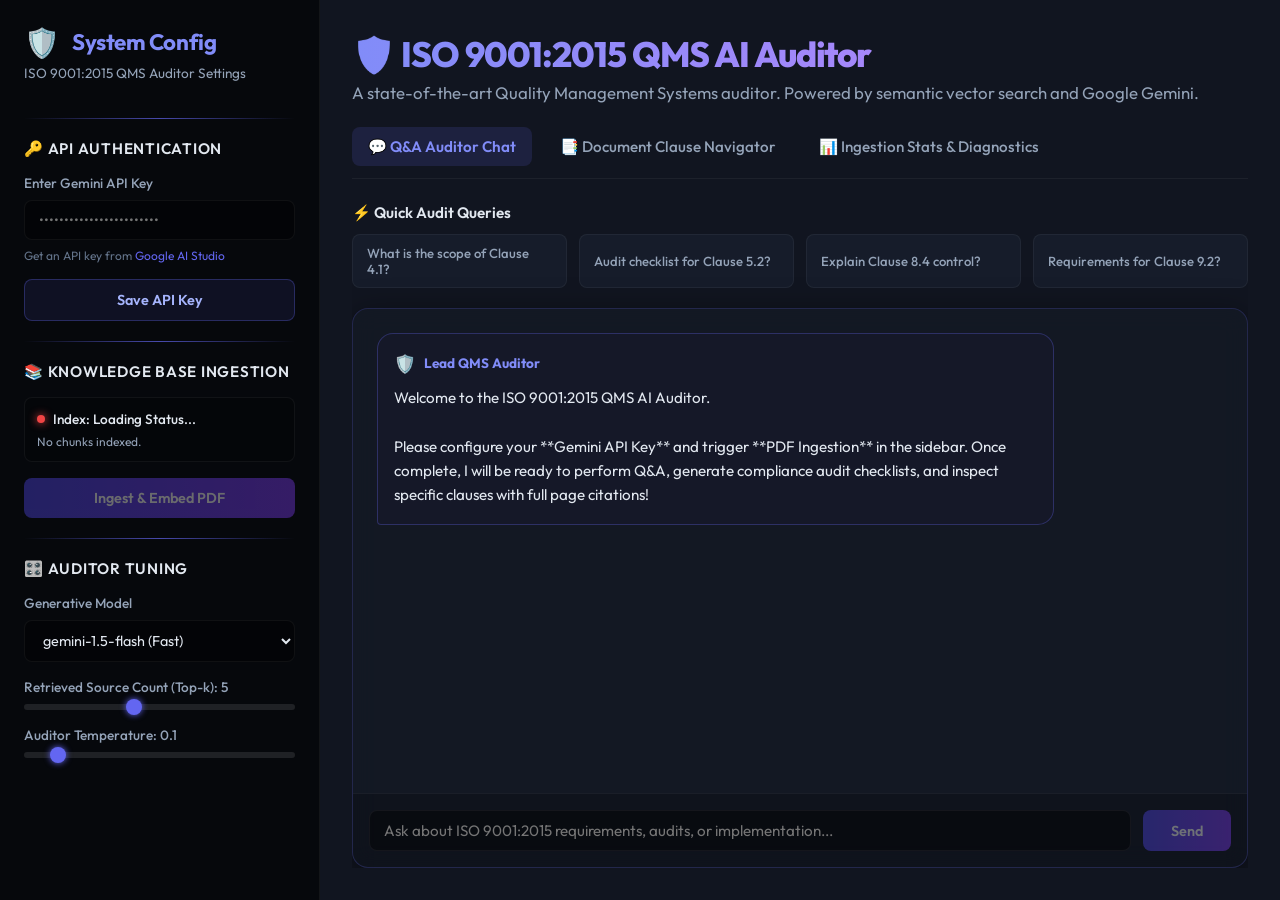
==== frontend/index.html @ 90057e13 "Refactor QMS RAG application to Client-Server architecture with FastAPI and HTML/JS Web UI" ====
<!DOCTYPE html>
<html lang="en">
<head>
    <meta charset="UTF-8">
    <meta name="viewport" content="width=device-width, initial-scale=1.0">
    <title>ISO 9001:2015 QMS AI Auditor</title>
    <link rel="stylesheet" href="style.css">
    <link rel="icon" type="image/png" href="data:image/svg+xml,<svg xmlns=%22http://www.w3.org/2000/svg%22 viewBox=%220 0 100 100%22><text y=%22.9em%22 font-size=%2290%22>🛡️</text></svg>">
</head>
<body>
    <div class="app-layout">
        <!-- LEFT SIDEBAR: System Settings -->
        <aside class="sidebar">
            <div class="sidebar-header">
                <span class="logo-icon">🛡️</span>
                <h2>System Config</h2>
            </div>
            <p class="sidebar-subtitle">ISO 9001:2015 QMS Auditor Settings</p>
            <div class="glow-divider"></div>

            <!-- API Configuration Section -->
            <div class="config-section">
                <h3>🔑 API Authentication</h3>
                <div class="form-group">
                    <label for="api-key-input">Enter Gemini API Key</label>
                    <input type="password" id="api-key-input" placeholder="••••••••••••••••••••••••" autocomplete="new-password">
                    <p class="help-text">Get an API key from <a href="https://aistudio.google.com/" target="_blank">Google AI Studio</a></p>
                </div>
                <button id="save-key-btn" class="btn secondary-btn">Save API Key</button>
            </div>
            <div class="glow-divider"></div>

            <!-- Ingestion Management Section -->
            <div class="config-section">
                <h3>📚 Knowledge Base Ingestion</h3>
                <div class="status-container">
                    <div class="status-indicator">
                        <span id="index-status-dot" class="dot dot-red"></span>
                        <span id="index-status-text" class="status-text">Index: Loading Status...</span>
                    </div>
                    <p id="chunks-stat-text" class="small-text">No chunks indexed.</p>
                </div>
                <button id="ingest-btn" class="btn primary-btn" disabled>Ingest & Embed PDF</button>
            </div>
            <div class="glow-divider"></div>

            <!-- Tuning Controls Section -->
            <div class="config-section">
                <h3>🎛️ Auditor Tuning</h3>
                <div class="form-group">
                    <label for="model-select">Generative Model</label>
                    <select id="model-select">
                        <option value="gemini-1.5-flash">gemini-1.5-flash (Fast)</option>
                        <option value="gemini-1.5-pro">gemini-1.5-pro (Analytical)</option>
                        <option value="gemini-2.5-flash">gemini-2.5-flash (Balanced)</option>
                    </select>
                </div>
                <div class="form-group">
                    <label for="top-k-slider">Retrieved Source Count (Top-k): <span id="top-k-val">5</span></label>
                    <input type="range" id="top-k-slider" min="3" max="8" value="5">
                </div>
                <div class="form-group">
                    <label for="temp-slider">Auditor Temperature: <span id="temp-val">0.1</span></label>
                    <input type="range" id="temp-slider" min="0" max="1" step="0.05" value="0.1">
                </div>
            </div>
        </aside>

        <!-- MAIN WINDOW: Content Panels -->
        <main class="main-content">
            <header class="main-header">
                <h1 class="glow-title">🛡️ ISO 9001:2015 QMS AI Auditor</h1>
                <p class="subtitle">A state-of-the-art Quality Management Systems auditor. Powered by semantic vector search and Google Gemini.</p>
            </header>

            <!-- Navigation Tabs -->
            <nav class="navigation-tabs">
                <button class="tab-link active" data-tab="tab-chat">💬 Q&A Auditor Chat</button>
                <button class="tab-link" data-tab="tab-navigator">📑 Document Clause Navigator</button>
                <button class="tab-link" data-tab="tab-diagnostics">📊 Ingestion Stats & Diagnostics</button>
            </nav>

            <!-- TAB 1: Chat Q&A Interface -->
            <section id="tab-chat" class="tab-panel active">
                <div class="quick-queries-section">
                    <h3>⚡ Quick Audit Queries</h3>
                    <div class="queries-grid">
                        <button class="quick-query-btn" data-query="What is the scope of Clause 4.1 regarding understanding the organization and its context?">What is the scope of Clause 4.1?</button>
                        <button class="quick-query-btn" data-query="Generate an auditor checklist for Clause 5.2 (establishing and communicating the quality policy).">Audit checklist for Clause 5.2?</button>
                        <button class="quick-query-btn" data-query="Explain Clause 8.4 requirements for control of externally provided processes, products and services.">Explain Clause 8.4 control?</button>
                        <button class="quick-query-btn" data-query="What are the requirements for internal audits according to Clause 9.2?">Requirements for Clause 9.2?</button>
                    </div>
                </div>

                <div class="chat-container">
                    <div id="chat-messages" class="chat-messages">
                        <!-- Welcome message -->
                        <div class="chat-message assistant">
                            <div class="message-header">
                                <span class="avatar-icon">🛡️</span>
                                <strong>Lead QMS Auditor</strong>
                            </div>
                            <div class="message-text">
                                Welcome to the ISO 9001:2015 QMS AI Auditor. 
                                <br><br>
                                Please configure your **Gemini API Key** and trigger **PDF Ingestion** in the sidebar. Once complete, I will be ready to perform Q&A, generate compliance audit checklists, and inspect specific clauses with full page citations!
                            </div>
                        </div>
                    </div>

                    <!-- Chat input controls -->
                    <form id="chat-form" class="chat-form">
                        <input type="text" id="chat-input" placeholder="Ask about ISO 9001:2015 requirements, audits, or implementation..." required disabled>
                        <button type="submit" id="send-btn" class="btn primary-btn" disabled>Send</button>
                    </form>
                </div>
            </section>

            <!-- TAB 2: Clause Navigator -->
            <section id="tab-navigator" class="tab-panel">
                <div class="navigator-header">
                    <h3>📑 Interactive ISO 9001:2015 Clause Index</h3>
                    <p>Select a clause to explore its core requirements. You can also directly query the AI Auditor on specific sub-clauses.</p>
                </div>
                <div id="clauses-accordion-container" class="accordion-container">
                    <!-- Loaded dynamically via JavaScript -->
                    <div class="loading-spinner-container">
                        <div class="spinner"></div>
                        <p>Loading clause database from backend...</p>
                    </div>
                </div>
            </section>

            <!-- TAB 3: Diagnostics Panel -->
            <section id="tab-diagnostics" class="tab-panel">
                <div class="diagnostics-header">
                    <h3>📊 Knowledge Base Diagnostics</h3>
                    <p>Detailed breakdown of the processed document. This is highly useful for QMS managers to verify vector indexing coverage.</p>
                </div>

                <div id="diagnostics-ready-content" class="diagnostics-content hidden">
                    <!-- Metrics grid -->
                    <div class="metrics-grid">
                        <div class="metric-card">
                            <div id="metric-pages" class="metric-value">-</div>
                            <div class="metric-label">Total Pages Parsed</div>
                        </div>
                        <div class="metric-card">
                            <div id="metric-chunks" class="metric-value">-</div>
                            <div class="metric-label">Text Chunks Generated</div>
                        </div>
                        <div class="metric-card">
                            <div id="metric-avg-len" class="metric-value">-</div>
                            <div class="metric-label">Avg Characters / Chunk</div>
                        </div>
                        <div class="metric-card">
                            <div id="metric-total-chars" class="metric-value">-</div>
                            <div class="metric-label">Total Characters Indexed</div>
                        </div>
                    </div>

                    <!-- Interactive Chunk Inspector -->
                    <div class="inspector-section qms-container">
                        <h3>📝 Vector Store Chunks Sample</h3>
                        <div class="inspector-controls">
                            <div class="form-group inline-group">
                                <label for="chunk-inspector-slider">Select chunk index to inspect details: <span id="chunk-index-val">0</span></label>
                                <input type="range" id="chunk-inspector-slider" min="0" max="0" value="0">
                            </div>
                        </div>
                        <div class="inspector-details-row">
                            <div><strong>Chunk ID:</strong> <code id="inspect-chunk-id">-</code></div>
                            <div><strong>Source Page:</strong> <code id="inspect-chunk-page">-</code></div>
                            <div><strong>Clause Tags:</strong> <code id="inspect-chunk-clauses">-</code></div>
                        </div>
                        <div class="inspector-text-box">
                            <pre id="inspect-chunk-text">No chunks loaded.</pre>
                        </div>
                    </div>
                </div>

                <div id="diagnostics-empty-content" class="diagnostics-empty-state qms-container">
                    <h4>No Index Loaded</h4>
                    <p>Please perform the PDF standard ingestion in the sidebar to view diagnostics metrics.</p>
                </div>
            </section>
        </main>
    </div>

    <!-- Processing Full-Screen Overlay (Overlay on loading/ingesting) -->
    <div id="loading-overlay" class="overlay hidden">
        <div class="overlay-content">
            <div class="spinner large-spinner"></div>
            <h3 id="overlay-title">Processing Ingestion...</h3>
            <p id="overlay-text">The API is parsing your ISO PDF, generating 1536-dimensional vectors, and indexing your knowledge base. Please wait.</p>
        </div>
    </div>
</body>
</html>
---- frontend/style.css ----
/* ISO 9001:2015 QMS AI Auditor Stylesheet */

@import url('https://fonts.googleapis.com/css2?family=Outfit:wght@300;400;500;600;700;800&family=Courier+Prime&display=swap');

/* CSS VARIABLES & CONSTANTS */
:root {
    --bg-primary: #0a0c10;
    --bg-secondary: #111520;
    --bg-sidebar: #06080c;
    --bg-glass: rgba(21, 26, 38, 0.7);
    --border-glass: rgba(99, 102, 241, 0.2);
    --border-light: rgba(255, 255, 255, 0.05);
    
    --accent-color: #6366f1;
    --accent-gradient: linear-gradient(90deg, #818cf8 0%, #c084fc 100%);
    --accent-glow: rgba(99, 102, 241, 0.4);
    
    --text-primary: #e2e8f0;
    --text-secondary: #94a3b8;
    --text-muted: #64748b;
    
    --color-green: #10b981;
    --color-green-bg: rgba(16, 185, 129, 0.15);
    --color-red: #ef4444;
    --color-red-bg: rgba(239, 68, 68, 0.15);
    
    --transition-smooth: all 0.3s cubic-bezier(0.4, 0, 0.2, 1);
    --shadow-premium: 0 8px 32px 0 rgba(0, 0, 0, 0.5);
    --radius-lg: 16px;
    --radius-md: 8px;
}

/* GENERAL STYLING */
* {
    box-sizing: border-box;
    margin: 0;
    padding: 0;
}

html, body {
    height: 100%;
    background-color: var(--bg-primary);
    color: var(--text-primary);
    font-family: 'Outfit', sans-serif;
    overflow: hidden;
}

/* Scrollbar customizations */
::-webkit-scrollbar {
    width: 6px;
    height: 6px;
}
::-webkit-scrollbar-track {
    background: rgba(0, 0, 0, 0.2);
}
::-webkit-scrollbar-thumb {
    background: rgba(99, 102, 241, 0.3);
    border-radius: 9999px;
}
::-webkit-scrollbar-thumb:hover {
    background: var(--accent-color);
}

/* APP GENERAL LAYOUT */
.app-layout {
    display: flex;
    height: 100vh;
    width: 100vw;
    overflow: hidden;
}

/* LEFT SIDEBAR SECTION */
.sidebar {
    width: 320px;
    background-color: var(--bg-sidebar);
    border-right: 1px solid var(--border-light);
    padding: 24px;
    display: flex;
    flex-direction: column;
    overflow-y: auto;
    flex-shrink: 0;
}

.sidebar-header {
    display: flex;
    align-items: center;
    gap: 12px;
}

.logo-icon {
    font-size: 1.8rem;
}

.sidebar h2 {
    font-size: 1.4rem;
    font-weight: 700;
    color: #818cf8;
    letter-spacing: -0.02em;
}

.sidebar-subtitle {
    font-size: 0.85rem;
    color: var(--text-secondary);
    margin-top: 4px;
    margin-bottom: 16px;
}

.glow-divider {
    height: 1px;
    background: linear-gradient(90deg, transparent 0%, var(--accent-color) 50%, transparent 100%);
    margin: 20px 0;
    opacity: 0.7;
}

.config-section {
    display: flex;
    flex-direction: column;
    gap: 16px;
}

.config-section h3 {
    font-size: 0.95rem;
    font-weight: 600;
    color: var(--text-primary);
    text-transform: uppercase;
    letter-spacing: 0.05em;
}

/* FORM ELEMENTS */
.form-group {
    display: flex;
    flex-direction: column;
    gap: 8px;
}

.form-group label {
    font-size: 0.85rem;
    color: var(--text-secondary);
    font-weight: 500;
}

input[type="text"],
input[type="password"],
select {
    width: 100%;
    background-color: rgba(0, 0, 0, 0.4);
    border: 1px solid var(--border-light);
    border-radius: var(--radius-md);
    padding: 10px 14px;
    color: var(--text-primary);
    font-family: inherit;
    font-size: 0.9rem;
    transition: var(--transition-smooth);
}

input[type="text"]:focus,
input[type="password"]:focus,
select:focus {
    outline: none;
    border-color: var(--accent-color);
    box-shadow: 0 0 10px var(--accent-glow);
}

.help-text {
    font-size: 0.75rem;
    color: var(--text-muted);
}

.help-text a {
    color: var(--accent-color);
    text-decoration: none;
}

.help-text a:hover {
    text-decoration: underline;
}

/* BUTTONS */
.btn {
    width: 100%;
    padding: 11px 20px;
    border-radius: var(--radius-md);
    border: none;
    font-weight: 600;
    font-size: 0.9rem;
    font-family: inherit;
    cursor: pointer;
    transition: var(--transition-smooth);
    display: inline-flex;
    justify-content: center;
    align-items: center;
}

.btn:disabled {
    opacity: 0.4;
    cursor: not-allowed;
    transform: none !important;
    box-shadow: none !important;
}

.primary-btn {
    background: linear-gradient(90deg, #4f46e5 0%, #7c3aed 100%);
    color: white;
    box-shadow: 0 4px 15px rgba(79, 70, 229, 0.3);
}

.primary-btn:hover:not(:disabled) {
    transform: translateY(-2px);
    box-shadow: 0 6px 20px rgba(79, 70, 229, 0.5);
}

.secondary-btn {
    background-color: rgba(99, 102, 241, 0.1);
    color: #a5b4fc;
    border: 1px solid rgba(99, 102, 241, 0.3);
}

.secondary-btn:hover:not(:disabled) {
    background-color: rgba(99, 102, 241, 0.2);
    border-color: rgba(99, 102, 241, 0.6);
}

/* STATUS CONTAINER */
.status-container {
    display: flex;
    flex-direction: column;
    gap: 6px;
    background-color: rgba(0, 0, 0, 0.2);
    border: 1px solid var(--border-light);
    padding: 12px;
    border-radius: var(--radius-md);
}

.status-indicator {
    display: flex;
    align-items: center;
    gap: 8px;
}

.dot {
    width: 8px;
    height: 8px;
    border-radius: 50%;
    display: inline-block;
}

.dot-red {
    background-color: var(--color-red);
    box-shadow: 0 0 8px var(--color-red);
}

.dot-green {
    background-color: var(--color-green);
    box-shadow: 0 0 8px var(--color-green);
}

.status-text {
    font-size: 0.85rem;
    font-weight: 500;
}

.small-text {
    font-size: 0.75rem;
    color: var(--text-secondary);
}

/* SLIDERS */
input[type="range"] {
    -webkit-appearance: none;
    width: 100%;
    height: 6px;
    background: rgba(255, 255, 255, 0.1);
    border-radius: var(--radius-md);
    outline: none;
}

input[type="range"]::-webkit-slider-thumb {
    -webkit-appearance: none;
    width: 16px;
    height: 16px;
    border-radius: 50%;
    background: var(--accent-color);
    cursor: pointer;
    box-shadow: 0 0 6px var(--accent-color);
    transition: var(--transition-smooth);
}

input[type="range"]::-webkit-slider-thumb:hover {
    transform: scale(1.2);
}

/* MAIN CONTENT AREA */
.main-content {
    flex-grow: 1;
    padding: 32px;
    display: flex;
    flex-direction: column;
    overflow-y: auto;
    background-color: var(--bg-secondary);
}

.main-header {
    margin-bottom: 24px;
}

.glow-title {
    font-size: 2.2rem;
    font-weight: 800;
    letter-spacing: -0.03em;
    background: var(--accent-gradient);
    -webkit-background-clip: text;
    -webkit-text-fill-color: transparent;
    margin-bottom: 6px;
}

.subtitle {
    font-size: 1.05rem;
    color: var(--text-secondary);
}

/* NAVIGATION TABS */
.navigation-tabs {
    display: flex;
    gap: 12px;
    border-bottom: 1px solid var(--border-light);
    padding-bottom: 12px;
    margin-bottom: 24px;
}

.tab-link {
    background: none;
    border: none;
    color: var(--text-secondary);
    font-family: inherit;
    font-size: 0.95rem;
    font-weight: 500;
    padding: 10px 16px;
    cursor: pointer;
    border-radius: var(--radius-md);
    transition: var(--transition-smooth);
}

.tab-link:hover {
    color: var(--text-primary);
    background-color: rgba(255, 255, 255, 0.05);
}

.tab-link.active {
    color: #818cf8;
    background-color: rgba(99, 102, 241, 0.15);
    font-weight: 600;
}

/* TAB PANELS */
.tab-panel {
    display: none;
    flex-grow: 1;
    flex-direction: column;
    overflow: hidden;
}

.tab-panel.active {
    display: flex;
}

/* TAB 1: Q&A CHAT INTERFACE */
.quick-queries-section {
    margin-bottom: 20px;
}

.quick-queries-section h3 {
    font-size: 0.95rem;
    font-weight: 600;
    color: var(--text-primary);
    margin-bottom: 12px;
}

.queries-grid {
    display: grid;
    grid-template-columns: repeat(4, 1fr);
    gap: 12px;
}

.quick-query-btn {
    background-color: rgba(30, 41, 59, 0.4);
    border: 1px solid var(--border-light);
    border-radius: var(--radius-md);
    padding: 10px 14px;
    color: var(--text-secondary);
    font-family: inherit;
    font-size: 0.82rem;
    font-weight: 500;
    cursor: pointer;
    text-align: left;
    transition: var(--transition-smooth);
}

.quick-query-btn:hover {
    border-color: var(--accent-color);
    color: var(--text-primary);
    background-color: rgba(99, 102, 241, 0.05);
    transform: translateY(-1px);
}

.chat-container {
    flex-grow: 1;
    display: flex;
    flex-direction: column;
    border: 1px solid var(--border-glass);
    border-radius: var(--radius-lg);
    background: var(--bg-glass);
    box-shadow: var(--shadow-premium);
    overflow: hidden;
    backdrop-filter: blur(12px);
    -webkit-backdrop-filter: blur(12px);
}

.chat-messages {
    flex-grow: 1;
    padding: 24px;
    overflow-y: auto;
    display: flex;
    flex-direction: column;
    gap: 20px;
}

/* CHAT BUBBLES */
.chat-message {
    max-width: 80%;
    padding: 16px;
    border-radius: var(--radius-lg);
    line-height: 1.6;
    animation: fadeInUp 0.4s ease-out;
}

@keyframes fadeInUp {
    from { opacity: 0; transform: translateY(10px); }
    to { opacity: 1; transform: translateY(0); }
}

.chat-message.assistant {
    align-self: flex-start;
    background-color: #151828;
    border: 1px solid rgba(99, 102, 241, 0.3);
    border-bottom-left-radius: 4px;
}

.chat-message.user {
    align-self: flex-end;
    background-color: #1e293b;
    border-bottom-right-radius: 4px;
    border: 1px solid rgba(255, 255, 255, 0.05);
}

.message-header {
    display: flex;
    align-items: center;
    gap: 8px;
    margin-bottom: 8px;
    font-size: 0.85rem;
}

.message-header strong {
    color: #818cf8;
}

.avatar-icon {
    font-size: 1.1rem;
}

.message-text {
    font-size: 0.95rem;
}

/* List details inside audit answers */
.message-text ul, .message-text ol {
    margin-left: 20px;
    margin-top: 8px;
    margin-bottom: 8px;
}

.message-text li {
    margin-bottom: 4px;
}

/* CHAT FORM INPUT AREA */
.chat-form {
    display: flex;
    border-top: 1px solid var(--border-light);
    background-color: rgba(0, 0, 0, 0.2);
    padding: 16px;
    gap: 12px;
}

.chat-form input[type="text"] {
    flex-grow: 1;
    font-size: 0.95rem;
}

.chat-form .btn {
    width: auto;
    padding-left: 28px;
    padding-right: 28px;
}

/* VERIFIED SOURCES */
.sources-expander {
    margin-top: 14px;
    border: 1px solid rgba(255, 255, 255, 0.05);
    border-radius: var(--radius-md);
    overflow: hidden;
}

.sources-header-btn {
    width: 100%;
    background-color: rgba(0, 0, 0, 0.2);
    border: none;
    color: var(--text-secondary);
    padding: 8px 12px;
    font-family: inherit;
    font-size: 0.85rem;
    font-weight: 600;
    text-align: left;
    cursor: pointer;
    display: flex;
    justify-content: space-between;
    align-items: center;
}

.sources-header-btn:hover {
    color: var(--text-primary);
    background-color: rgba(255, 255, 255, 0.02);
}

.sources-content {
    background-color: rgba(0, 0, 0, 0.3);
    padding: 14px;
    display: flex;
    flex-direction: column;
    gap: 12px;
}

.source-item {
    border-bottom: 1px solid rgba(255, 255, 255, 0.05);
    padding-bottom: 10px;
}

.source-item:last-child {
    border-bottom: none;
    padding-bottom: 0;
}

.source-meta-row {
    display: flex;
    align-items: center;
    gap: 8px;
    margin-bottom: 6px;
}

.source-badge {
    background-color: rgba(99, 102, 241, 0.15);
    color: #a5b4fc;
    border: 1px solid rgba(99, 102, 241, 0.3);
    padding: 2px 8px;
    border-radius: 9999px;
    font-size: 0.75rem;
    font-weight: 500;
}

.score-badge {
    background-color: rgba(16, 185, 129, 0.15);
    color: #34d399;
    border: 1px solid rgba(16, 185, 129, 0.3);
    padding: 2px 8px;
    border-radius: 9999px;
    font-size: 0.75rem;
    font-weight: 500;
}

.source-clauses {
    font-size: 0.8rem;
    color: var(--text-muted);
}

.source-text {
    font-size: 0.85rem;
    font-style: italic;
    color: var(--text-secondary);
}

/* TAB 2: CLAUSE NAVIGATOR */
.navigator-header, .diagnostics-header {
    margin-bottom: 20px;
}

.navigator-header h3, .diagnostics-header h3 {
    font-size: 1.2rem;
    font-weight: 600;
    color: #818cf8;
    margin-bottom: 4px;
}

.navigator-header p, .diagnostics-header p {
    font-size: 0.95rem;
    color: var(--text-secondary);
}

.qms-container {
    background: var(--bg-glass);
    border: 1px solid var(--border-glass);
    border-radius: var(--radius-lg);
    padding: 24px;
    margin-bottom: 24px;
    box-shadow: var(--shadow-premium);
    backdrop-filter: blur(12px);
    -webkit-backdrop-filter: blur(12px);
}

.clause-card-title {
    color: #a5b4fc;
    font-weight: 600;
    margin-bottom: 12px;
}

.clause-subclauses-list {
    margin-left: 20px;
    border-left: 2px solid rgba(255, 255, 255, 0.08);
    padding-left: 15px;
    margin-bottom: 16px;
    color: var(--text-secondary);
    font-size: 0.9rem;
    list-style: none;
}

.clause-subclauses-list li {
    margin-bottom: 6px;
    position: relative;
}

.clause-subclauses-list li::before {
    content: "•";
    color: var(--accent-color);
    position: absolute;
    left: -12px;
}

.clause-action-row {
    display: flex;
    justify-content: flex-start;
}

.clause-action-row .btn {
    width: auto;
    font-size: 0.8rem;
    padding: 6px 14px;
}

/* TAB 3: DIAGNOSTICS */
.hidden {
    display: none !important;
}

.metrics-grid {
    display: grid;
    grid-template-columns: repeat(4, 1fr);
    gap: 20px;
    margin-bottom: 24px;
}

.metric-card {
    background: rgba(30, 41, 59, 0.3);
    border-left: 4px solid var(--accent-color);
    border-radius: var(--radius-md);
    padding: 20px;
    box-shadow: 0 4px 6px rgba(0, 0, 0, 0.1);
}

.metric-value {
    font-size: 2.2rem;
    font-weight: 700;
    color: #818cf8;
    line-height: 1;
}

.metric-label {
    font-size: 0.8rem;
    color: var(--text-secondary);
    text-transform: uppercase;
    letter-spacing: 0.05em;
    margin-top: 8px;
}

.inspector-section {
    display: flex;
    flex-direction: column;
    gap: 16px;
}

.inspector-controls {
    display: flex;
    align-items: center;
    background-color: rgba(0, 0, 0, 0.2);
    border: 1px solid var(--border-light);
    border-radius: var(--radius-md);
    padding: 16px;
}

.inline-group {
    flex-grow: 1;
}

.inspector-details-row {
    display: grid;
    grid-template-columns: repeat(3, 1fr);
    gap: 12px;
    background-color: rgba(0, 0, 0, 0.1);
    border: 1px solid var(--border-light);
    padding: 12px;
    border-radius: var(--radius-md);
    font-size: 0.9rem;
}

.inspector-details-row code {
    font-family: 'Courier Prime', monospace;
    color: #c084fc;
}

.inspector-text-box {
    background-color: rgba(15, 23, 42, 0.5);
    border: 1px solid var(--border-light);
    padding: 20px;
    border-radius: var(--radius-md);
    overflow-y: auto;
    max-height: 250px;
}

.inspector-text-box pre {
    white-space: pre-wrap;
    word-wrap: break-word;
    font-family: inherit;
    font-size: 0.95rem;
    color: var(--text-primary);
    line-height: 1.6;
}

.diagnostics-empty-state {
    text-align: center;
    padding: 60px 20px;
    color: var(--text-secondary);
}

.diagnostics-empty-state h4 {
    font-size: 1.2rem;
    color: var(--color-red);
    margin-bottom: 8px;
}

/* OVERLAYS & SPINNERS */
.overlay {
    position: fixed;
    top: 0;
    left: 0;
    width: 100vw;
    height: 100vh;
    background-color: rgba(10, 12, 16, 0.85);
    backdrop-filter: blur(8px);
    display: flex;
    justify-content: center;
    align-items: center;
    z-index: 9999;
    animation: fadeIn 0.3s ease-out;
}

@keyframes fadeIn {
    from { opacity: 0; }
    to { opacity: 1; }
}

.overlay-content {
    background-color: var(--bg-secondary);
    border: 1px solid var(--border-glass);
    padding: 40px;
    border-radius: var(--radius-lg);
    box-shadow: var(--shadow-premium);
    text-align: center;
    max-width: 450px;
    display: flex;
    flex-direction: column;
    align-items: center;
    gap: 16px;
}

.overlay-content h3 {
    font-size: 1.3rem;
    color: #818cf8;
}

.overlay-content p {
    color: var(--text-secondary);
    font-size: 0.95rem;
    line-height: 1.5;
}

/* SPINNER ELEMENT */
.spinner {
    width: 24px;
    height: 24px;
    border: 3px solid rgba(99, 102, 241, 0.2);
    border-top-color: var(--accent-color);
    border-radius: 50%;
    animation: spin 1s linear infinite;
}

.large-spinner {
    width: 48px;
    height: 48px;
    border-width: 4px;
    margin-bottom: 8px;
}

@keyframes spin {
    to { transform: rotate(360deg); }
}

.loading-spinner-container {
    display: flex;
    flex-direction: column;
    align-items: center;
    gap: 12px;
    padding: 40px;
    color: var(--text-secondary);
    font-size: 0.95rem;
}
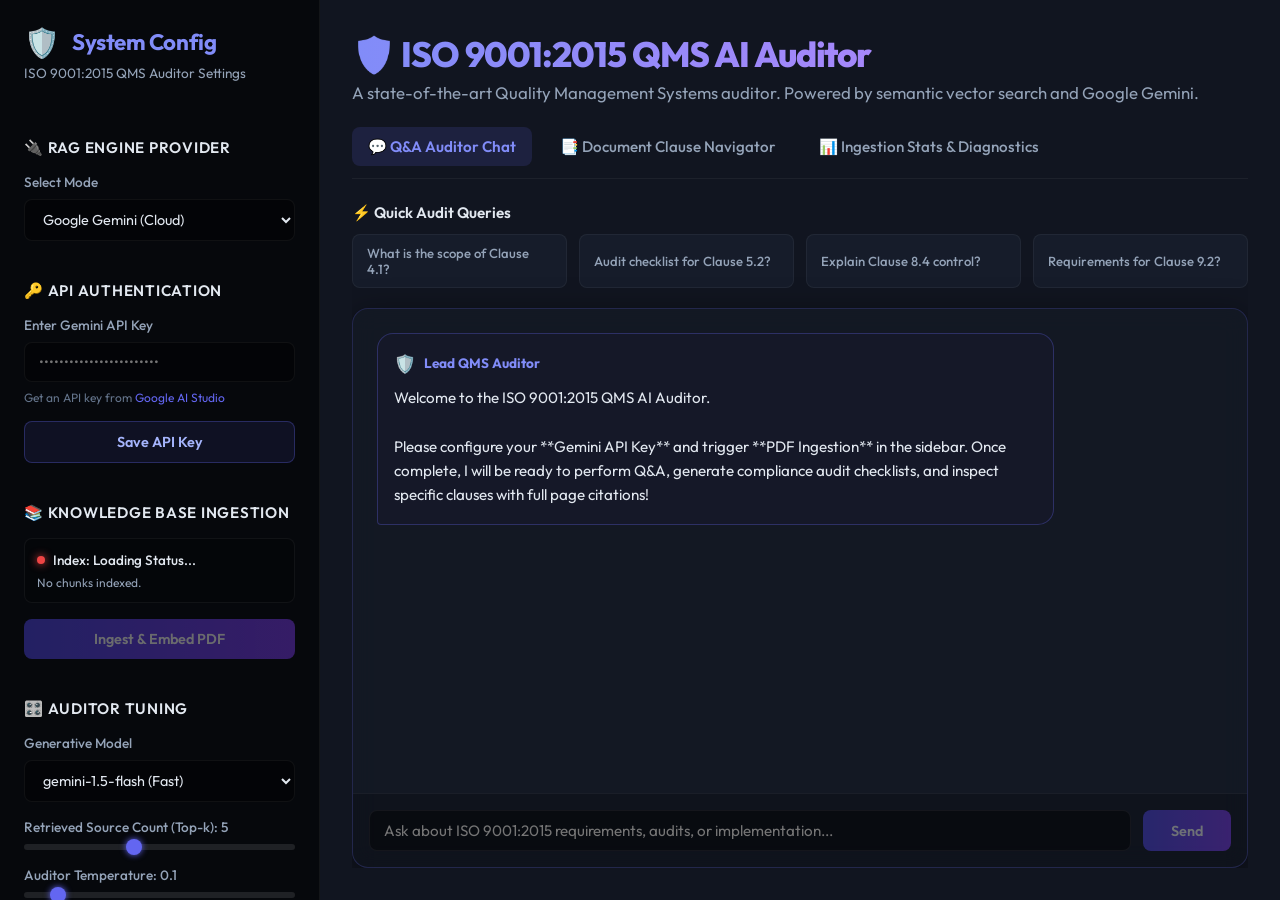
==== commit 9fc47bd3: "Add local Ollama LLM and embeddings integration" ====
--- a/frontend/index.html
+++ b/frontend/index.html
@@ -18,8 +18,21 @@
             <p class="sidebar-subtitle">ISO 9001:2015 QMS Auditor Settings</p>
             <div class="glow-divider"></div>
 
-            <!-- API Configuration Section -->
+            <!-- RAG Provider Selection Section -->
             <div class="config-section">
+                <h3>🔌 RAG Engine Provider</h3>
+                <div class="form-group">
+                    <label for="provider-select">Select Mode</label>
+                    <select id="provider-select">
+                        <option value="gemini">Google Gemini (Cloud)</option>
+                        <option value="ollama">Ollama (Local Offline)</option>
+                    </select>
+                </div>
+            </div>
+            <div class="glow-divider"></div>
+
+            <!-- Gemini API Configuration Section -->
+            <div id="gemini-config-group" class="config-section">
                 <h3>🔑 API Authentication</h3>
                 <div class="form-group">
                     <label for="api-key-input">Enter Gemini API Key</label>
@@ -27,6 +40,23 @@
                     <p class="help-text">Get an API key from <a href="https://aistudio.google.com/" target="_blank">Google AI Studio</a></p>
                 </div>
                 <button id="save-key-btn" class="btn secondary-btn">Save API Key</button>
+            </div>
+
+            <!-- Ollama Configuration Section -->
+            <div id="ollama-config-group" class="config-section hidden">
+                <h3>🦙 Local Ollama Server</h3>
+                <div class="status-container">
+                    <div class="status-indicator">
+                        <span id="ollama-status-dot" class="dot dot-red"></span>
+                        <span id="ollama-status-text" class="status-text">Ollama: Checking...</span>
+                    </div>
+                </div>
+                <!-- Pull Instructions Helper Card -->
+                <div id="ollama-pull-instructions" class="status-container error-status hidden" style="background-color: var(--color-red-bg); border-color: rgba(239, 68, 68, 0.3);">
+                    <p class="small-text" style="color: #fca5a5; font-weight: 600;">⚠️ No local models found!</p>
+                    <p class="small-text" style="color: #e2e8f0; margin-top: 4px; line-height: 1.4;">Run these commands in your local terminal to pull standard models:</p>
+                    <pre style="background: rgba(0,0,0,0.5); padding: 8px; border-radius: 4px; font-size: 0.72rem; margin-top: 6px; font-family: 'Courier Prime', monospace; color: #a5b4fc; white-space: pre-wrap; line-height: 1.3;">ollama pull llama3&#10;ollama pull nomic-embed-text</pre>
+                </div>
             </div>
             <div class="glow-divider"></div>
 
@@ -47,7 +77,9 @@
             <!-- Tuning Controls Section -->
             <div class="config-section">
                 <h3>🎛️ Auditor Tuning</h3>
-                <div class="form-group">
+                
+                <!-- Gemini Generative Model Select -->
+                <div id="gemini-models-group" class="form-group">
                     <label for="model-select">Generative Model</label>
                     <select id="model-select">
                         <option value="gemini-1.5-flash">gemini-1.5-flash (Fast)</option>
@@ -55,6 +87,15 @@
                         <option value="gemini-2.5-flash">gemini-2.5-flash (Balanced)</option>
                     </select>
                 </div>
+
+                <!-- Ollama Local Models Select -->
+                <div id="ollama-models-group" class="form-group hidden">
+                    <label for="ollama-model-select">Choose Local Model</label>
+                    <select id="ollama-model-select">
+                        <!-- Loaded dynamically via API -->
+                    </select>
+                </div>
+
                 <div class="form-group">
                     <label for="top-k-slider">Retrieved Source Count (Top-k): <span id="top-k-val">5</span></label>
                     <input type="range" id="top-k-slider" min="3" max="8" value="5">
